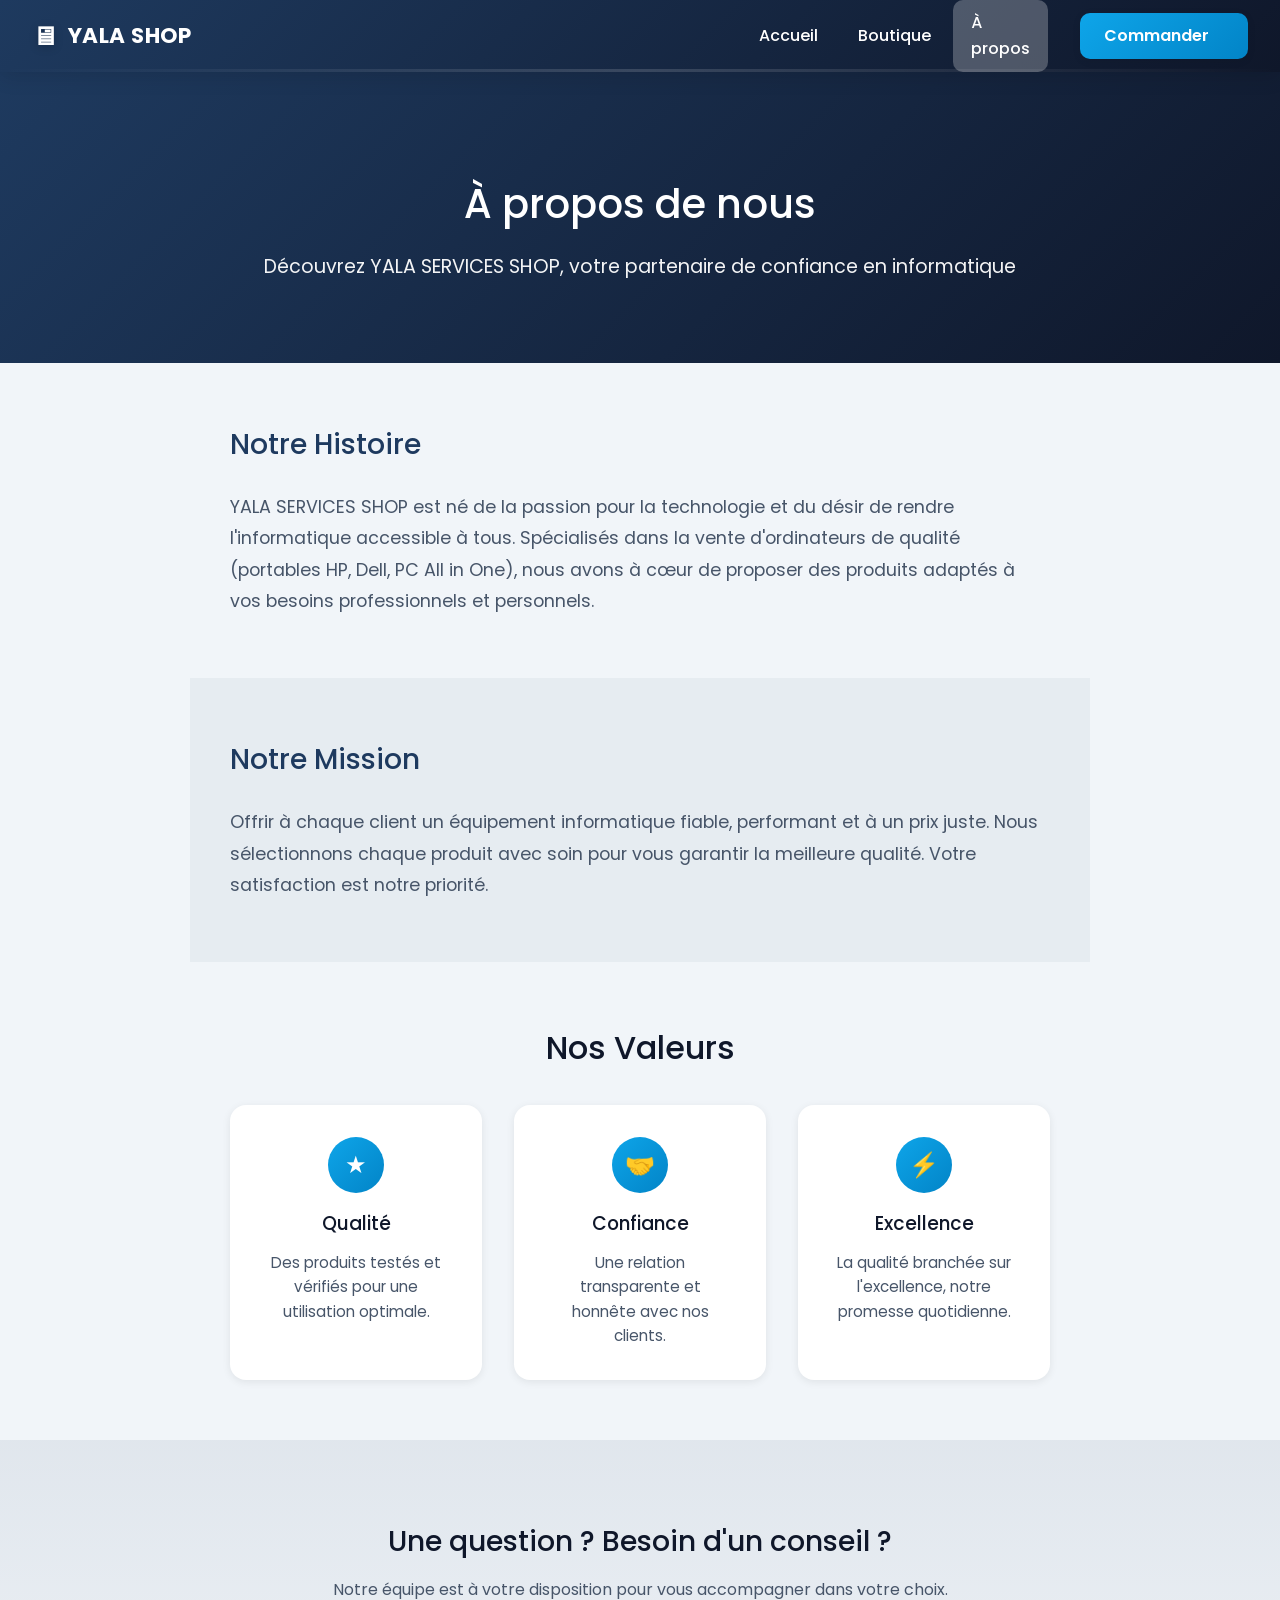
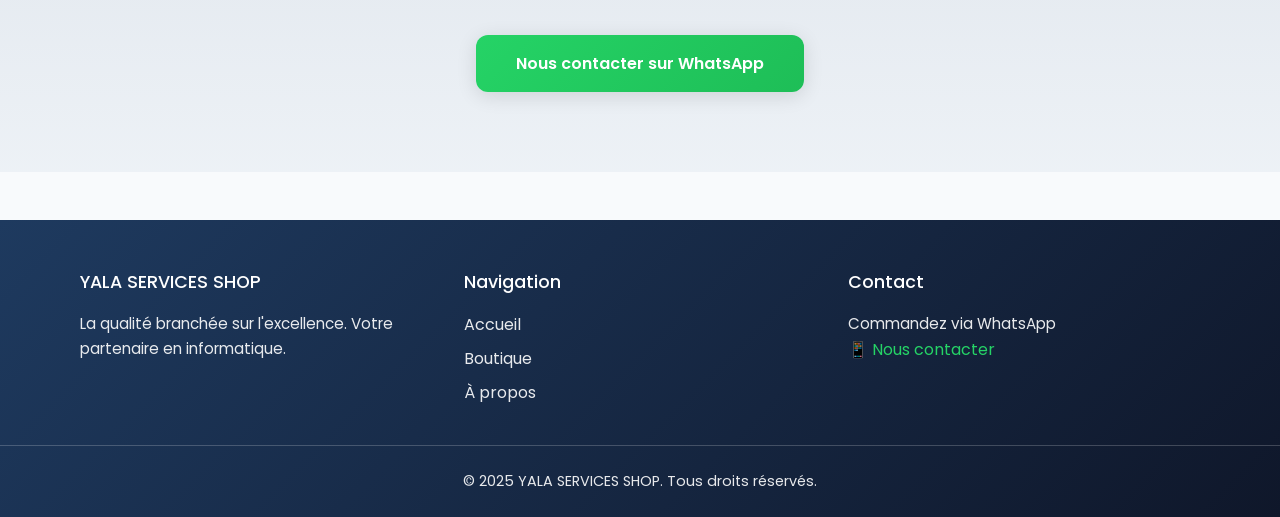
==== pages/about.html @ 6825590b "new feature" ====
<!DOCTYPE html>
<html lang="fr">
<head>
    <meta charset="UTF-8">
    <meta http-equiv="X-UA-Compatible" content="IE=edge">
    <meta name="viewport" content="width=device-width, initial-scale=1.0">
    <title>À propos | YALA SERVICES SHOP</title>
    <link rel="stylesheet" href="../css/styles.css">
</head>
<body>
    <header class="header" id="header">
        <a href="../index.html" class="logo">
            <span class="logo__icon">🖥</span>
            <span class="logo__text">YALA SHOP</span>
        </a>

        <nav class="nav">
            <div class="nav__menu">
                <ul class="nav__list">
                    <li class="nav__item"><a href="../index.html" class="nav__link">Accueil</a></li>
                    <li class="nav__item"><a href="./shop.html" class="nav__link">Boutique</a></li>
                    <li class="nav__item"><a href="./about.html" class="nav__link active">À propos</a></li>
                </ul>
                <a href="./shop.html" class="header__cta">Commander</a>
            </div>

            <button class="nav__toggle" id="nav-toggle" aria-label="Menu">
                <span></span>
                <span></span>
                <span></span>
            </button>
        </nav>

        <div class="nav__overlay" id="nav-overlay"></div>
    </header>

    <main>
        <!-- HERO À PROPOS -->
        <section class="about-hero">
            <h1>À propos de nous</h1>
            <p>Découvrez YALA SERVICES SHOP, votre partenaire de confiance en informatique</p>
        </section>

        <!-- NOTRE HISTOIRE -->
        <section class="about-section">
            <div class="about-content">
                <h2>Notre Histoire</h2>
                <p>
                    YALA SERVICES SHOP est né de la passion pour la technologie et du désir de rendre l'informatique accessible à tous.
                    Spécialisés dans la vente d'ordinateurs de qualité (portables HP, Dell, PC All in One), nous avons à cœur de proposer
                    des produits adaptés à vos besoins professionnels et personnels.
                </p>
            </div>
        </section>

        <!-- NOTRE MISSION -->
        <section class="about-section about-section--alt">
            <div class="about-content">
                <h2>Notre Mission</h2>
                <p>
                    Offrir à chaque client un équipement informatique fiable, performant et à un prix juste.
                    Nous sélectionnons chaque produit avec soin pour vous garantir la meilleure qualité.
                    Votre satisfaction est notre priorité.
                </p>
            </div>
        </section>

        <!-- NOS VALEURS -->
        <section class="about-section">
            <h2 class="section-title">Nos Valeurs</h2>
            <div class="values-grid">
                <div class="value-card">
                    <div class="value-icon">★</div>
                    <h3>Qualité</h3>
                    <p>Des produits testés et vérifiés pour une utilisation optimale.</p>
                </div>
                <div class="value-card">
                    <div class="value-icon">🤝</div>
                    <h3>Confiance</h3>
                    <p>Une relation transparente et honnête avec nos clients.</p>
                </div>
                <div class="value-card">
                    <div class="value-icon">⚡</div>
                    <h3>Excellence</h3>
                    <p>La qualité branchée sur l'excellence, notre promesse quotidienne.</p>
                </div>
            </div>
        </section>

        <!-- CONTACT CTA -->
        <section class="about-cta">
            <h2>Une question ? Besoin d'un conseil ?</h2>
            <p>Notre équipe est à votre disposition pour vous accompagner dans votre choix.</p>
            <a href="https://wa.me/2250000000000" target="_blank" rel="noopener" class="btn-about">Nous contacter sur WhatsApp</a>
        </section>
    </main>

    <!-- FOOTER -->
    <footer class="footer">
        <div class="footer-content">
            <div class="footer-col">
                <h4>YALA SERVICES SHOP</h4>
                <p>La qualité branchée sur l'excellence. Votre partenaire en informatique.</p>
            </div>
            <div class="footer-col">
                <h4>Navigation</h4>
                <a href="../index.html">Accueil</a>
                <a href="./shop.html">Boutique</a>
                <a href="./about.html">À propos</a>
            </div>
            <div class="footer-col">
                <h4>Contact</h4>
                <p>Commandez via WhatsApp</p>
                <a href="https://wa.me/2250000000000" target="_blank" rel="noopener" class="footer-whatsapp">📱 Nous contacter</a>
            </div>
        </div>
        <div class="footer-bottom">
            <p>© 2025 YALA SERVICES SHOP. Tous droits réservés.</p>
        </div>
    </footer>
    <script src="../js/nav.js"></script>
</body>
</html>
---- css/styles.css ----
/* =========================================================
   VARIABLES & TYPOGRAPHIE RESPONSIVE
========================================================= */

@import url('https://fonts.googleapis.com/css2?family=Poppins:wght@400;500;600;700&display=swap');

:root {
    --body-font: "Poppins", sans-serif;
    --body-color: #fff;
    --text-color: #475569;
    --title-color: #0f172a;
    --primary: #1e3a5f;
    --primary-dark: #0f172a;
    --accent: #0ea5e9;
    --accent-dark: #0284c7;
    --whatsapp: #25D366;
    --whatsapp-dark: #1ebe57;
    --red: #dc2626;

    --biggest-font-size: 3rem;
    --h1-font-size: 2rem;
    --h2-font-size: 1.5rem;
    --h3-font-size: 1.25rem;
    --normal-font-size: 1rem;
    --small-font-size: 0.875rem;
    --smaller-font-size: 0.75rem;

    --font-medium: 500;
    --font-bold: 700;

    --transition: all 0.3s cubic-bezier(0.4, 0, 0.2, 1);
    --transition-slow: all 0.5s cubic-bezier(0.4, 0, 0.2, 1);
    --shadow-sm: 0 2px 8px rgba(0, 0, 0, 0.08);
    --shadow-md: 0 4px 20px rgba(0, 0, 0, 0.12);
    --shadow-lg: 0 8px 40px rgba(0, 0, 0, 0.15);
}

/* =========================================================
   ANIMATIONS
========================================================= */

@keyframes fadeIn {
    from { opacity: 0; transform: translateY(15px); }
    to { opacity: 1; transform: translateY(0); }
}

@keyframes fadeInUp {
    from { opacity: 0; transform: translateY(30px); }
    to { opacity: 1; transform: translateY(0); }
}

@keyframes fadeInScale {
    from { opacity: 0; transform: scale(0.95); }
    to { opacity: 1; transform: scale(1); }
}

@keyframes slideIn {
    from { opacity: 0; transform: translateX(-20px); }
    to { opacity: 1; transform: translateX(0); }
}

@keyframes pulse {
    0%, 100% { transform: scale(1); }
    50% { transform: scale(1.02); }
}

@keyframes shimmer {
    0% { background-position: -200% 0; }
    100% { background-position: 200% 0; }
}

/* =========================================================
   RESET DE BASE
========================================================= */

* {
    box-sizing: border-box;
    margin: 0;
    padding: 0;
}

html {
    scroll-behavior: smooth;
}

body,
button,
input {
    font-family: var(--body-font);
    font-size: var(--normal-font-size);
    color: var(--text-color);
}

body {
    background-color: #f8fafc;
    color: var(--text-color);
    line-height: 1.6;
    overflow-x: hidden;
}

h1, h2, h3, h4 {
    color: var(--title-color);
    font-weight: var(--font-medium);
}

ul { list-style: none; }
a { text-decoration: none; color: inherit; }
img { max-width: 100%; height: auto; display: block; }
nav a { display: inline-block; width: 100%; }

button,
input {
    border: none;
    outline: none;
    cursor: pointer;
}

/* =========================================================
   HEADER & NAVIGATION
========================================================= */

.header {
    position: sticky;
    top: 0;
    background: linear-gradient(135deg, var(--primary) 0%, var(--primary-dark) 100%);
    color: var(--body-color);
    padding: 0 2rem;
    display: flex;
    justify-content: space-between;
    align-items: center;
    z-index: 1000;
    min-height: 72px;
    box-shadow: var(--shadow-md);
    transition: var(--transition);
}

.header::after {
    content: '';
    position: absolute;
    bottom: 0;
    left: 0;
    right: 0;
    height: 3px;
    background: linear-gradient(90deg, transparent, rgba(255,255,255,0.3), transparent);
    opacity: 0.5;
}

/* LOGO */
.logo {
    display: flex;
    align-items: center;
    gap: 0.6rem;
    font-weight: 700;
    font-size: 1.35rem;
    color: white;
    transition: var(--transition);
}

.logo:hover {
    transform: scale(1.02);
}

.logo__icon {
    font-size: 1.6rem;
    filter: drop-shadow(0 2px 4px rgba(0,0,0,0.2));
}

.logo__text {
    letter-spacing: 0.5px;
}

/* NAV */
.nav {
    display: flex;
    align-items: center;
    gap: 2rem;
}

.nav__menu {
    display: flex;
    align-items: center;
    gap: 2rem;
}

.nav__list {
    display: flex;
    align-items: center;
    gap: 0.25rem;
}

.nav__link {
    padding: 10px 18px;
    font-weight: 500;
    font-size: 1rem;
    border-radius: 10px;
    transition: var(--transition);
}

.nav__link:hover {
    background: rgba(255, 255, 255, 0.2);
    color: white;
}

.nav__link.active {
    background: rgba(255, 255, 255, 0.25);
}

/* CTA Button */
.header__cta {
    padding: 10px 24px;
    background: linear-gradient(135deg, var(--accent) 0%, var(--accent-dark) 100%);
    color: white !important;
    font-weight: 600;
    border-radius: 10px;
    box-shadow: var(--shadow-sm);
    transition: var(--transition);
}

.header__cta:hover {
    transform: translateY(-2px);
    box-shadow: 0 4px 15px rgba(14, 165, 233, 0.4);
}

/* Mobile Toggle - hidden on desktop */
.nav__toggle {
    display: none;
    flex-direction: column;
    justify-content: center;
    gap: 5px;
    width: 44px;
    height: 44px;
    background: rgba(255, 255, 255, 0.15);
    border-radius: 10px;
    cursor: pointer;
    transition: var(--transition);
}

.nav__toggle span {
    display: block;
    width: 22px;
    height: 2px;
    background: white;
    border-radius: 2px;
    margin: 0 auto;
    transition: var(--transition);
}

.nav__toggle:hover {
    background: rgba(255, 255, 255, 0.25);
}

.nav__toggle.active span:nth-child(1) {
    transform: translateY(7px) rotate(45deg);
}

.nav__toggle.active span:nth-child(2) {
    opacity: 0;
}

.nav__toggle.active span:nth-child(3) {
    transform: translateY(-7px) rotate(-45deg);
}

.nav__overlay {
    display: none;
    position: fixed;
    inset: 0;
    background: rgba(0, 0, 0, 0.4);
    z-index: 999;
    opacity: 0;
    transition: opacity 0.3s ease;
}

.nav__overlay.active {
    opacity: 1;
}

/* =========================================================
   HERO SECTION
========================================================= */

main {
    background-color: #f1f5f9;
    animation: fadeIn 0.6s ease-out;
}

main .hero .hero-content img {
    width: 500px;
    height: 300px;
    object-fit: contain;
    transition: var(--transition-slow);
    animation: fadeInUp 0.8s ease-out;
}

main .hero .hero-content .content.active img {
    animation: fadeInUp 0.8s ease-out;
}

main .hero .hero-content .slider .cont-slides h2 {
    font-weight: var(--font-bold);
    font-size: 2.5rem;
    color: var(--title-color);
}

main .hero .hero-content .slider .cont-slides span {
    display: inline-block;
    padding: 4px 16px;
    border-radius: 8px;
    background: linear-gradient(135deg, var(--primary) 0%, var(--primary-dark) 100%);
    color: white;
    font-size: 2rem;
    margin-right: 8px;
    box-shadow: var(--shadow-sm);
    transition: var(--transition);
}

main .hero .hero-content .slider .cont-slides span:hover {
    transform: translateY(-2px);
    box-shadow: var(--shadow-md);
}

main .hero .hero-content .slider .cont-slides p {
    font-size: 2rem;
    font-weight: var(--font-medium);
}

/* Style pour séparer les trois images de slides */
.content__1, .content__2, .content__3 {
    display: flex;
    align-items: center;
    justify-content: space-around;
    flex-wrap: wrap-reverse;
    gap: 2rem;
    min-height: 450px;
    padding: 2rem;
}

.content__1 .info,
.content__2 .info,
.content__3 .info {
    flex: 1;
    min-width: 280px;
}

main .hero .hero-content .slider {
    width: 100%;
    min-height: 480px;
    margin: 100px auto 0;
    position: relative;
}

main .hero .hero-content .cont-slides {
    width: 100%;
    min-height: 480px;
    position: relative;
}

main .hero .hero-content .cont-slides .first__slide,
main .hero .hero-content .cont-slides .second__slide,
main .hero .hero-content .cont-slides .fird__slide {
    position: absolute;
    top: 0;
    left: 0;
    right: 0;
    width: 100%;
}

main .hero .hero-content .content {
    position: relative;
    opacity: 0;
    transform: translateX(30px);
    transition: opacity 0.5s cubic-bezier(0.4, 0, 0.2, 1),
                transform 0.5s cubic-bezier(0.4, 0, 0.2, 1);
    left: 0;
    right: 0;
    pointer-events: none;
    visibility: hidden;
}

main .hero .hero-content .content.active {
    opacity: 1 !important;
    transform: translateX(0);
    pointer-events: auto;
    visibility: visible;
}

/* SLIDE BUTTONS */
.commandes {
    top: 0;
    width: 100%;
    height: 100%;
    position: absolute;
    pointer-events: none;
}

.commandes button {
    pointer-events: auto;
    position: absolute;
    width: 56px;
    height: 56px;
    border-radius: 50%;
    background: rgba(255, 255, 255, 0.9);
    color: var(--primary);
    display: flex;
    justify-content: center;
    align-items: center;
    cursor: pointer;
    font-size: 1.2rem;
    box-shadow: var(--shadow-md);
    transition: var(--transition);
}

.commandes button:hover {
    background: white;
    transform: translateY(-50%) scale(1.1);
    box-shadow: var(--shadow-lg);
}

.commandes button:active {
    transform: translateY(-50%) scale(0.95);
}

.commandes button:nth-child(1) {
    top: 50%;
    transform: translateY(-50%);
    left: 20px;
}

.commandes button:nth-child(2) {
    top: 50%;
    transform: translateY(-50%);
    right: 20px;
}

.commandes button:nth-child(2):hover {
    transform: translateY(-50%) scale(1.1);
}

/* CTA */
.cta {
    width: 220px;
    height: 52px;
    border-radius: 12px;
    background: linear-gradient(135deg, var(--accent) 0%, var(--accent-dark) 100%);
    color: white;
    font-size: 1rem;
    font-weight: 600;
    transition: var(--transition);
    box-shadow: var(--shadow-sm);
}

.cta:hover {
    transform: translateY(-3px);
    box-shadow: 0 6px 20px rgba(14, 165, 233, 0.4);
}

.cta:active {
    transform: translateY(-1px);
}

/* =========================================================
   BANNER SECTION
========================================================= */

.baniere {
    padding: 80px 40px;
    text-align: center;
    background: linear-gradient(180deg, rgba(30, 58, 95, 0.08) 0%, rgba(30, 58, 95, 0.02) 100%);
    animation: fadeInUp 0.8s ease-out;
}

.baniere .title {
    font-size: 2.5rem;
    font-weight: var(--font-bold);
    color: var(--primary);
    margin-bottom: 12px;
    letter-spacing: 1px;
}

.baniere .para1 {
    font-size: 1.25rem;
    font-weight: var(--font-medium);
    color: var(--title-color);
    margin-bottom: 16px;
}

.baniere .para2 {
    max-width: 700px;
    margin: 0 auto 32px;
    font-size: 1rem;
    color: var(--text-color);
    line-height: 1.8;
}

.baniere .btn {
    padding: 16px 40px;
    border-radius: 12px;
    background: linear-gradient(135deg, var(--primary) 0%, var(--primary-dark) 100%);
    color: white;
    font-weight: 600;
    font-size: 1.1rem;
    transition: var(--transition);
    box-shadow: var(--shadow-md);
}

.baniere .btn a {
    color: inherit;
}

.baniere .btn:hover {
    transform: translateY(-3px);
    box-shadow: 0 8px 25px rgba(30, 58, 95, 0.4);
}

.baniere .btn:active {
    transform: translateY(-1px);
}

/* =========================================================
   SHOP PAGE
========================================================= */

/* MODAL */
.modal {
    position: fixed;
    inset: 0;
    background: rgba(0, 0, 0, 0.5);
    backdrop-filter: blur(4px);
    z-index: 2000;
    display: flex;
    align-items: center;
    justify-content: center;
    padding: 20px;
    opacity: 0;
    visibility: hidden;
    transition: opacity 0.3s ease, visibility 0.3s ease;
}

.modal:not(.hidden) {
    opacity: 1;
    visibility: visible;
}

.hidden {
    display: none !important;
}

.modal.hidden {
    display: flex !important;
    opacity: 0;
    visibility: hidden;
    pointer-events: none;
}

.modal__content {
    position: relative;
    background: white;
    padding: 32px;
    border-radius: 16px;
    box-shadow: var(--shadow-lg);
    width: 90%;
    max-width: 520px;
    z-index: 2001;
    transform: scale(0.9);
    transition: transform 0.3s cubic-bezier(0.34, 1.56, 0.64, 1);
}

.modal__content--product {
    max-width: 560px;
}

.modal:not(.hidden) .modal__content {
    transform: scale(1);
    animation: fadeInScale 0.4s ease-out;
}

/* Galerie modal produit */
.modal__gallery {
    margin: 1rem 0;
}

.modal__main-image {
    width: 100%;
    height: 280px;
    border-radius: 12px;
    overflow: hidden;
    background: #f1f5f9;
    margin-bottom: 1rem;
}

.modal__main-image img {
    width: 100%;
    height: 100%;
    object-fit: contain;
}

.modal__thumbnails {
    display: flex;
    gap: 0.5rem;
    flex-wrap: wrap;
    justify-content: center;
}

.modal__thumb {
    width: 60px;
    height: 60px;
    padding: 0;
    border: 2px solid #e2e8f0;
    border-radius: 8px;
    overflow: hidden;
    cursor: pointer;
    background: #fff;
    transition: var(--transition);
}

.modal__thumb:hover,
.modal__thumb.active {
    border-color: var(--primary);
    box-shadow: 0 0 0 2px rgba(30, 58, 95, 0.3);
}

.modal__thumb img {
    width: 100%;
    height: 100%;
    object-fit: cover;
}

.modal__description {
    color: var(--text-color);
    margin: 1rem 0;
    line-height: 1.6;
}

.modal__quantity {
    margin: 1rem 0;
}

.modal__quantity label {
    display: block;
    margin-bottom: 0.5rem;
    font-weight: 500;
}

.modal__quantity input {
    width: 80px;
    padding: 8px 12px;
    border: 2px solid #e2e8f0;
    border-radius: 8px;
    font-size: 1rem;
}

.modal__quantity input:focus {
    border-color: var(--primary);
    outline: none;
}

.modal__actions {
    margin-top: 1.5rem;
}

.modal__whatsapp {
    display: inline-flex !important;
    align-items: center;
    justify-content: center;
    gap: 8px;
}

.close__btn {
    position: absolute;
    top: 16px;
    right: 16px;
    cursor: pointer;
    font-size: 28px;
    color: var(--text-color);
    width: 40px;
    height: 40px;
    display: flex;
    align-items: center;
    justify-content: center;
    border-radius: 50%;
    transition: var(--transition);
}

.close__btn:hover {
    background: #f1f5f9;
    color: var(--title-color);
}

.btnChange {
    width: 100px;
    height: 48px;
    font-size: var(--normal-font-size);
    background: linear-gradient(135deg, var(--accent) 0%, var(--accent-dark) 100%);
    color: var(--body-color);
    border-radius: 10px;
    padding: 10px;
    margin: 4px;
    transition: var(--transition);
}

.btnChange:hover {
    transform: translateY(-2px);
    box-shadow: var(--shadow-sm);
}

/* Product section */
main .product {
    padding: 60px 40px;
    animation: fadeIn 0.6s ease-out;
}

main .product h1 {
    font-size: 2rem;
    margin-bottom: 24px;
    color: var(--title-color);
}

main .product .search {
    margin: 20px 0;
}

main .product .search__input {
    max-width: 500px;
    margin-bottom: 40px;
}

main .product .search__input input {
    padding: 14px 20px;
    width: 100%;
    border-radius: 12px;
    border: 2px solid #e2e8f0;
    font-size: 1rem;
    font-weight: 500;
    font-family: var(--body-font);
    transition: var(--transition);
}

main .product .search__input input:focus {
    border-color: var(--primary);
    box-shadow: 0 0 0 4px rgba(30, 58, 95, 0.15);
}

.product-container {
    display: grid;
    grid-template-columns: repeat(auto-fit, minmax(300px, 1fr));
    gap: 24px;
    justify-content: center;
}

.product-card {
    padding: 24px;
    border-radius: 16px;
    text-align: center;
    background: white;
    box-shadow: var(--shadow-sm);
    transition: var(--transition);
    overflow: hidden;
    opacity: 0;
}

.product-card.show {
    animation: fadeInUp 0.5s ease-out forwards;
}

.product-card.show:nth-child(1) { animation-delay: 0.05s; }
.product-card.show:nth-child(2) { animation-delay: 0.1s; }
.product-card.show:nth-child(3) { animation-delay: 0.15s; }
.product-card.show:nth-child(4) { animation-delay: 0.2s; }
.product-card.show:nth-child(5) { animation-delay: 0.25s; }
.product-card.show:nth-child(6) { animation-delay: 0.3s; }

.product-container img {
    width: 100%;
    max-width: 350px;
    height: 220px;
    object-fit: cover;
    margin: 0 auto 16px;
    border-radius: 12px;
    transition: var(--transition-slow);
}

main .product-card:hover {
    transform: translateY(-10px);
    box-shadow: var(--shadow-lg);
}

main .product-card img:hover {
    transform: scale(1.05);
}

main .product .product-card h3 {
    margin: 12px 0 8px;
    font-size: 1.25rem;
}

main .product .product-card p {
    font-size: 14px;
    color: var(--text-color);
    margin-bottom: 8px;
}

main .product .product-card .price {
    font-weight: bold;
    font-size: 1.1rem;
    color: var(--accent);
    margin: 12px 0;
}

main .product .product-card input[type="number"] {
    width: 70px;
    padding: 8px 12px;
    margin: 8px 8px 8px 0;
    border: 2px solid #e2e8f0;
    border-radius: 8px;
    font-size: 1rem;
    transition: var(--transition);
}

main .product .product-card input[type="number"]:focus {
    border-color: var(--primary);
    outline: none;
}

main .product .open__modal {
    display: inline-block;
    margin: 12px 8px 12px 0;
    padding: 10px 20px;
    background: rgba(30, 58, 95, 0.1);
    color: var(--primary);
    border-radius: 10px;
    cursor: pointer;
    font-weight: 500;
    transition: var(--transition);
}

main .product .open__modal:hover {
    background: rgba(30, 58, 95, 0.2);
    transform: translateY(-2px);
}

main .product .btn-order {
    display: inline-flex;
    align-items: center;
    justify-content: center;
    gap: 8px;
    margin-top: 12px;
    padding: 12px 20px;
    background: linear-gradient(135deg, var(--whatsapp) 0%, var(--whatsapp-dark) 100%);
    color: #fff;
    border-radius: 10px;
    cursor: pointer;
    font-weight: 600;
    transition: var(--transition);
}

main .product .btn-order:hover {
    transform: translateY(-3px);
    box-shadow: 0 6px 20px rgba(37, 211, 102, 0.4);
}

/* =========================================================
   PAGE D'ACCUEIL - SECTIONS ADDITIONNELLES
========================================================= */

.section-title {
    text-align: center;
    font-size: 2rem;
    margin-bottom: 0.5rem;
    color: var(--title-color);
}

.section-subtitle {
    text-align: center;
    color: var(--text-color);
    margin-bottom: 2.5rem;
    font-size: 1.1rem;
}

/* Produits phares */
.featured {
    padding: 80px 40px;
    background: white;
}

.featured-grid {
    display: grid;
    grid-template-columns: repeat(auto-fit, minmax(280px, 1fr));
    gap: 2rem;
    max-width: 1200px;
    margin: 0 auto 2rem;
}

.featured-card {
    background: #fff;
    border-radius: 16px;
    overflow: hidden;
    box-shadow: var(--shadow-sm);
    transition: var(--transition);
}

.featured-card:hover {
    transform: translateY(-8px);
    box-shadow: var(--shadow-lg);
}

.featured-img {
    height: 200px;
    overflow: hidden;
}

.featured-img img {
    width: 100%;
    height: 100%;
    object-fit: cover;
    transition: var(--transition-slow);
}

.featured-card:hover .featured-img img {
    transform: scale(1.08);
}

.featured-info {
    padding: 1.5rem;
}

.featured-info h3 {
    margin-bottom: 0.5rem;
    font-size: 1.25rem;
}

.featured-info p {
    color: var(--text-color);
    font-size: 0.95rem;
    margin-bottom: 1rem;
}

.featured-link {
    color: var(--primary);
    font-weight: 600;
    transition: var(--transition);
}

.featured-link:hover {
    color: var(--primary-dark);
}

.btn-featured {
    display: block;
    width: fit-content;
    margin: 0 auto;
    padding: 14px 32px;
    background: linear-gradient(135deg, var(--primary) 0%, var(--primary-dark) 100%);
    color: white;
    border-radius: 12px;
    font-weight: 600;
    text-align: center;
    transition: var(--transition);
    box-shadow: var(--shadow-md);
}

.btn-featured:hover {
    transform: translateY(-3px);
    box-shadow: 0 8px 25px rgba(30, 58, 95, 0.4);
}

/* Avantages */
.advantages {
    padding: 80px 40px;
    background: linear-gradient(180deg, rgba(30, 58, 95, 0.06) 0%, transparent 100%);
}

.advantages-grid {
    display: grid;
    grid-template-columns: repeat(auto-fit, minmax(260px, 1fr));
    gap: 2rem;
    max-width: 1100px;
    margin: 0 auto;
}

.advantage-card {
    text-align: center;
    padding: 2rem;
    background: white;
    border-radius: 16px;
    box-shadow: var(--shadow-sm);
    transition: var(--transition);
}

.advantage-card:hover {
    transform: translateY(-5px);
    box-shadow: var(--shadow-md);
}

.advantage-icon {
    width: 60px;
    height: 60px;
    margin: 0 auto 1rem;
    background: linear-gradient(135deg, var(--primary) 0%, var(--primary-dark) 100%);
    color: white;
    border-radius: 50%;
    display: flex;
    align-items: center;
    justify-content: center;
    font-size: 1.5rem;
}

.advantage-card h3 {
    margin-bottom: 0.75rem;
    font-size: 1.2rem;
}

.advantage-card p {
    color: var(--text-color);
    font-size: 0.95rem;
    line-height: 1.6;
}

/* =========================================================
   PAGE À PROPOS
========================================================= */

.about-hero {
    padding: 100px 40px 80px;
    text-align: center;
    background: linear-gradient(135deg, var(--primary) 0%, var(--primary-dark) 100%);
    color: white;
}

.about-hero h1 {
    font-size: 2.5rem;
    margin-bottom: 1rem;
    color: white;
}

.about-hero p {
    font-size: 1.2rem;
    opacity: 0.95;
}

.about-section {
    padding: 60px 40px;
    max-width: 900px;
    margin: 0 auto;
}

.about-section--alt {
    background: rgba(30, 58, 95, 0.05);
}

.about-content h2 {
    margin-bottom: 1.5rem;
    font-size: 1.75rem;
    color: var(--primary);
}

.about-content p {
    font-size: 1.1rem;
    line-height: 1.8;
    color: var(--text-color);
}

.about-section .section-title {
    margin-bottom: 2rem;
}

.values-grid {
    display: grid;
    grid-template-columns: repeat(auto-fit, minmax(250px, 1fr));
    gap: 2rem;
    margin-top: 2rem;
}

.value-card {
    text-align: center;
    padding: 2rem;
    background: white;
    border-radius: 16px;
    box-shadow: var(--shadow-sm);
    transition: var(--transition);
}

.value-card:hover {
    transform: translateY(-5px);
    box-shadow: var(--shadow-md);
}

.value-icon {
    width: 56px;
    height: 56px;
    margin: 0 auto 1rem;
    background: linear-gradient(135deg, var(--accent) 0%, var(--accent-dark) 100%);
    color: white;
    border-radius: 50%;
    display: flex;
    align-items: center;
    justify-content: center;
    font-size: 1.5rem;
}

.value-card h3 {
    margin-bottom: 0.75rem;
}

.value-card p {
    color: var(--text-color);
    font-size: 0.95rem;
    line-height: 1.6;
}

.about-cta {
    padding: 80px 40px;
    text-align: center;
    background: linear-gradient(180deg, rgba(30, 58, 95, 0.08) 0%, rgba(30, 58, 95, 0.02) 100%);
}

.about-cta h2 {
    margin-bottom: 0.75rem;
    font-size: 1.75rem;
}

.about-cta p {
    margin-bottom: 2rem;
    color: var(--text-color);
}

.btn-about {
    display: inline-block;
    padding: 16px 40px;
    background: linear-gradient(135deg, var(--whatsapp) 0%, var(--whatsapp-dark) 100%);
    color: white;
    border-radius: 12px;
    font-weight: 600;
    transition: var(--transition);
    box-shadow: var(--shadow-md);
}

.btn-about:hover {
    transform: translateY(-3px);
    box-shadow: 0 8px 25px rgba(37, 211, 102, 0.4);
}

/* =========================================================
   FOOTER
========================================================= */

.footer {
    background: linear-gradient(135deg, var(--primary) 0%, var(--primary-dark) 100%);
    color: white;
    margin-top: 3rem;
}

.footer-content {
    display: grid;
    grid-template-columns: repeat(auto-fit, minmax(220px, 1fr));
    gap: 2rem;
    padding: 3rem 40px 2rem;
    max-width: 1200px;
    margin: 0 auto;
}

.footer-col h4 {
    color: white;
    margin-bottom: 1rem;
    font-size: 1.1rem;
}

.footer-col p {
    color: rgba(255, 255, 255, 0.9);
    font-size: 0.95rem;
    line-height: 1.6;
}

.footer-col a {
    display: block;
    color: rgba(255, 255, 255, 0.9);
    margin-bottom: 0.5rem;
    transition: var(--transition);
}

.footer-col a:hover {
    color: white;
}

.footer-whatsapp {
    color: var(--whatsapp) !important;
}

.footer-bottom {
    text-align: center;
    padding: 1.5rem;
    border-top: 1px solid rgba(255, 255, 255, 0.2);
}

.footer-bottom p {
    margin: 0;
    font-size: 0.9rem;
    opacity: 0.9;
}

/* =========================================================
   RESPONSIVE DESIGN
========================================================= */

@media screen and (max-width: 900px) {
    .nav__toggle {
        display: flex;
    }

    .nav__menu {
        position: fixed;
        top: 72px;
        right: -100%;
        flex-direction: column;
        align-items: stretch;
        background: linear-gradient(180deg, var(--primary-dark) 0%, var(--primary) 100%);
        padding: 2rem;
        min-width: 280px;
        max-width: 90vw;
        box-shadow: -5px 10px 30px rgba(0,0,0,0.2);
        border-radius: 0 0 0 16px;
        z-index: 1001;
        gap: 1rem;
        transition: right 0.4s cubic-bezier(0.4, 0, 0.2, 1);
    }

    .nav.open .nav__menu {
        right: 0;
    }

    .nav__list {
        flex-direction: column;
        align-items: stretch;
        gap: 0.5rem;
    }

    .nav__link {
        padding: 14px 20px;
        display: block;
        border-radius: 10px;
    }

    .header__cta {
        text-align: center;
        margin-top: 0.5rem;
    }

    .nav__overlay {
        display: block;
        pointer-events: none;
    }

    .nav__overlay.active {
        pointer-events: auto;
    }
}

@media screen and (max-width: 768px) {
    .header {
        padding: 0 1rem;
        min-height: 64px;
    }

    .logo__text {
        font-size: 1.2rem;
    }

    .nav__menu {
        top: 64px;
        min-width: 100%;
        border-radius: 0;
    }

    .content__1, .content__2, .content__3 {
        min-height: 350px;
        padding: 20px;
    }

    main .hero .hero-content .slider .cont-slides h2 {
        font-size: 1.75rem;
    }

    main .hero .hero-content .slider .cont-slides p {
        font-size: 1.25rem;
    }

    .commandes button {
        width: 48px;
        height: 48px;
    }

    .commandes button:nth-child(1) {
        left: 10px;
    }

    .commandes button:nth-child(2) {
        right: 10px;
    }

    .baniere {
        padding: 50px 24px;
    }

    .baniere .title {
        font-size: 1.75rem;
    }

    .baniere .para1 {
        font-size: 1.1rem;
    }

    main .product {
        padding: 40px 20px;
    }

    .product-container {
        grid-template-columns: 1fr;
    }

    .featured, .advantages {
        padding: 50px 24px;
    }

    .featured-grid {
        grid-template-columns: 1fr;
    }

    .about-hero h1 {
        font-size: 1.75rem;
    }

    .about-section {
        padding: 40px 24px;
    }

    .footer-content {
        padding: 2rem 24px;
        grid-template-columns: 1fr;
        text-align: center;
    }
}
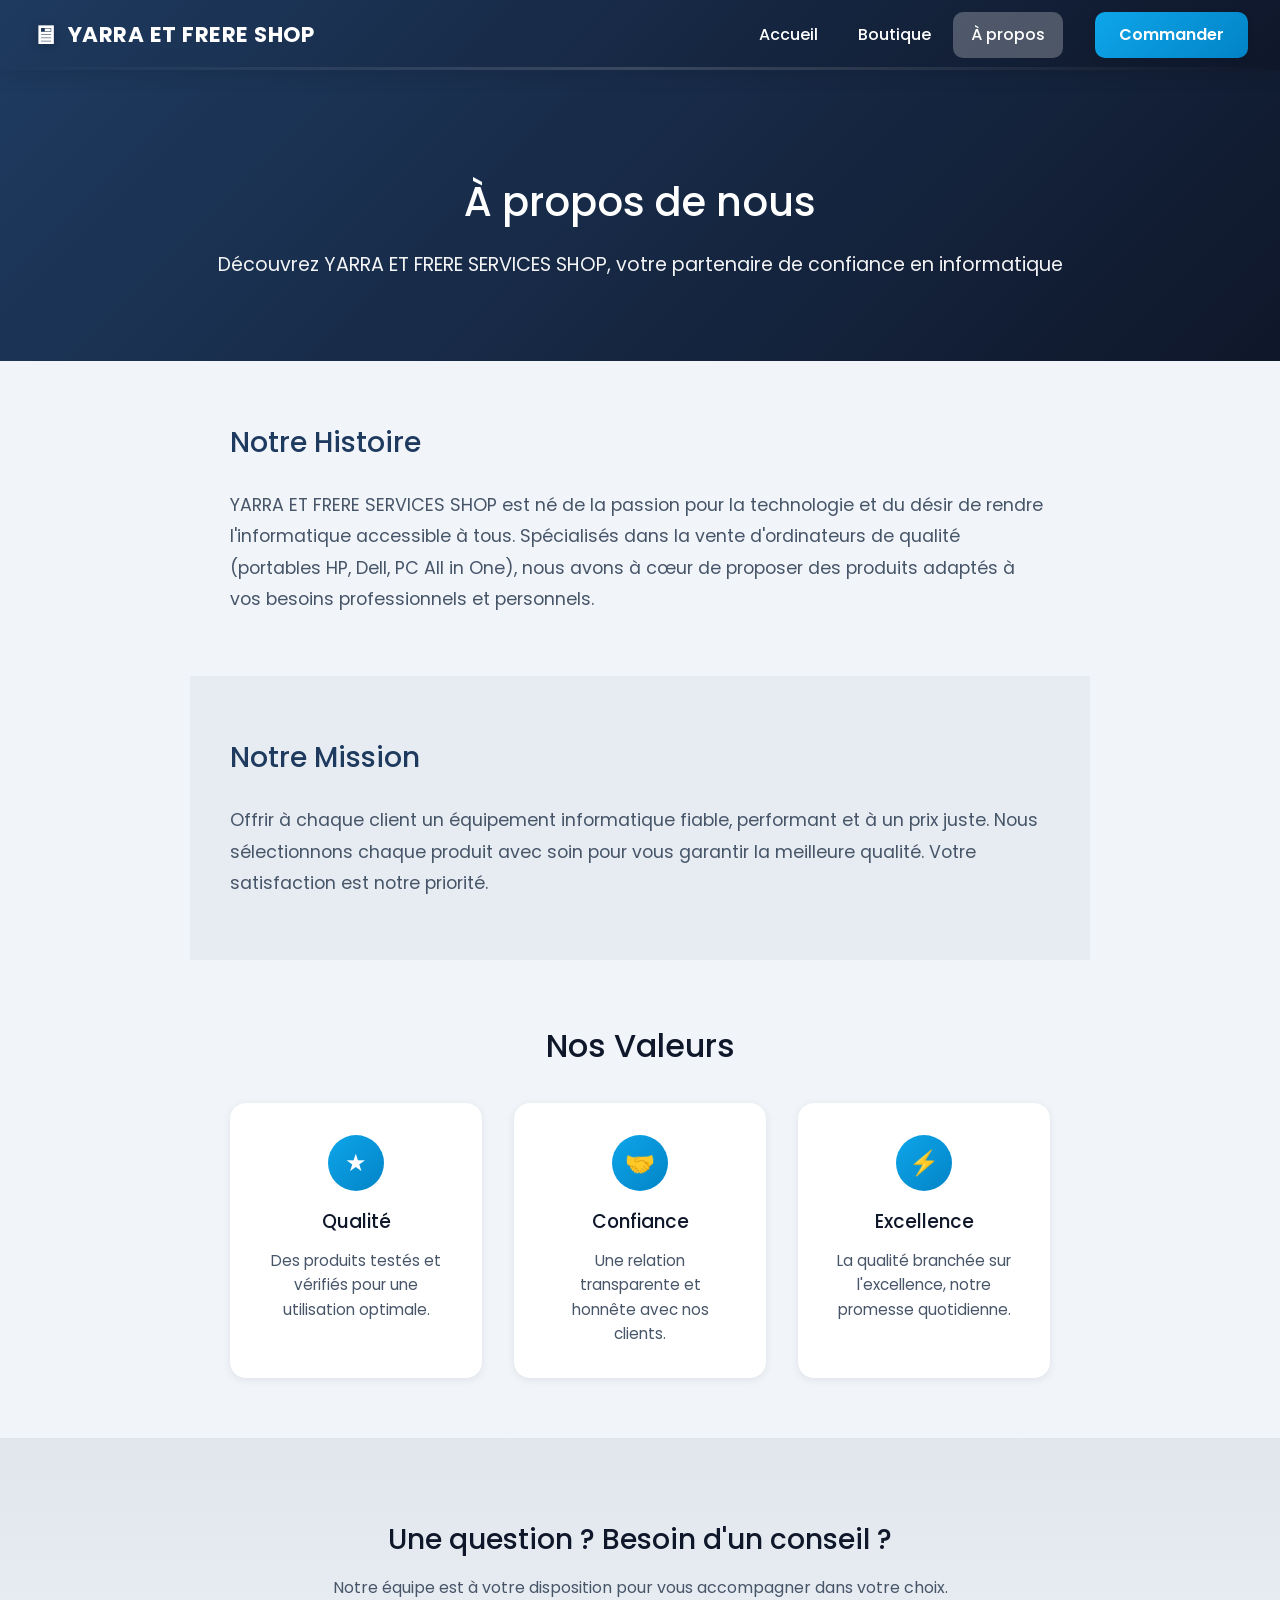
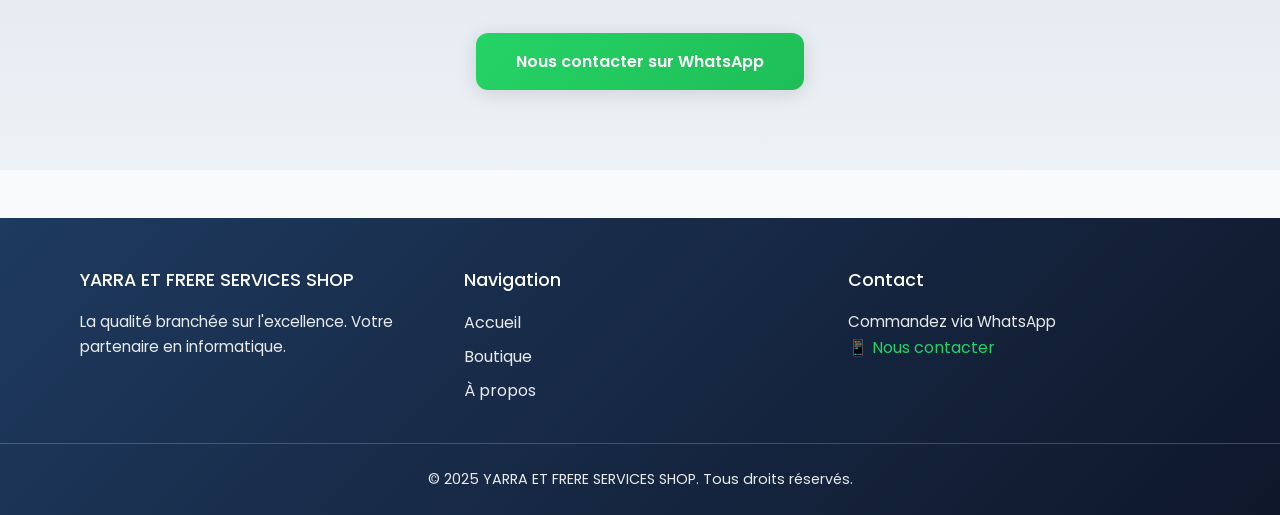
==== commit fedf10fe: "suppression du fichier main.py, modification des erreur de fautes de frappe.Ajout des fonctionnalité" ====
--- a/pages/about.html
+++ b/pages/about.html
@@ -4,14 +4,14 @@
     <meta charset="UTF-8">
     <meta http-equiv="X-UA-Compatible" content="IE=edge">
     <meta name="viewport" content="width=device-width, initial-scale=1.0">
-    <title>À propos | YALA SERVICES SHOP</title>
+    <title>À propos | YARRA ET FRERE  SERVICES SHOP</title>
     <link rel="stylesheet" href="../css/styles.css">
 </head>
 <body>
     <header class="header" id="header">
         <a href="../index.html" class="logo">
             <span class="logo__icon">🖥</span>
-            <span class="logo__text">YALA SHOP</span>
+            <span class="logo__text">YARRA ET FRERE  SHOP</span>
         </a>
 
         <nav class="nav">
@@ -38,7 +38,7 @@
         <!-- HERO À PROPOS -->
         <section class="about-hero">
             <h1>À propos de nous</h1>
-            <p>Découvrez YALA SERVICES SHOP, votre partenaire de confiance en informatique</p>
+            <p>Découvrez YARRA ET FRERE  SERVICES SHOP, votre partenaire de confiance en informatique</p>
         </section>
 
         <!-- NOTRE HISTOIRE -->
@@ -46,7 +46,7 @@
             <div class="about-content">
                 <h2>Notre Histoire</h2>
                 <p>
-                    YALA SERVICES SHOP est né de la passion pour la technologie et du désir de rendre l'informatique accessible à tous.
+                    YARRA ET FRERE  SERVICES SHOP est né de la passion pour la technologie et du désir de rendre l'informatique accessible à tous.
                     Spécialisés dans la vente d'ordinateurs de qualité (portables HP, Dell, PC All in One), nous avons à cœur de proposer
                     des produits adaptés à vos besoins professionnels et personnels.
                 </p>
@@ -99,7 +99,7 @@
     <footer class="footer">
         <div class="footer-content">
             <div class="footer-col">
-                <h4>YALA SERVICES SHOP</h4>
+                <h4>YARRA ET FRERE  SERVICES SHOP</h4>
                 <p>La qualité branchée sur l'excellence. Votre partenaire en informatique.</p>
             </div>
             <div class="footer-col">
@@ -115,7 +115,7 @@
             </div>
         </div>
         <div class="footer-bottom">
-            <p>© 2025 YALA SERVICES SHOP. Tous droits réservés.</p>
+            <p>© 2025 YARRA ET FRERE  SERVICES SHOP. Tous droits réservés.</p>
         </div>
     </footer>
     <script src="../js/nav.js"></script>
--- a/css/styles.css
+++ b/css/styles.css
@@ -1,4 +1,3 @@
-
 /* =========================================================
    VARIABLES & TYPOGRAPHIE RESPONSIVE
 ========================================================= */
@@ -107,7 +106,7 @@
 ul { list-style: none; }
 a { text-decoration: none; color: inherit; }
 img { max-width: 100%; height: auto; display: block; }
-nav a { display: inline-block; width: 100%; }
+.nav__link { display: inline-block; }
 
 button,
 input {
@@ -125,12 +124,12 @@
     top: 0;
     background: linear-gradient(135deg, var(--primary) 0%, var(--primary-dark) 100%);
     color: var(--body-color);
-    padding: 0 2rem;
+    padding: 0 clamp(1rem, 4vw, 2rem);
     display: flex;
     justify-content: space-between;
     align-items: center;
     z-index: 1000;
-    min-height: 72px;
+    min-height: 70px;
     box-shadow: var(--shadow-md);
     transition: var(--transition);
 }
@@ -155,6 +154,7 @@
     font-size: 1.35rem;
     color: white;
     transition: var(--transition);
+    min-width: 0; /* permet la troncature */
 }
 
 .logo:hover {
@@ -164,10 +164,14 @@
 .logo__icon {
     font-size: 1.6rem;
     filter: drop-shadow(0 2px 4px rgba(0,0,0,0.2));
+    flex-shrink: 0;
 }
 
 .logo__text {
     letter-spacing: 0.5px;
+    white-space: nowrap;
+    overflow: hidden;
+    text-overflow: ellipsis;
 }
 
 /* NAV */
@@ -321,8 +325,9 @@
 }
 
 main .hero .hero-content .slider .cont-slides p {
-    font-size: 2rem;
+    font-size: 1.25rem;
     font-weight: var(--font-medium);
+    margin-top: 0.5rem;
 }
 
 /* Style pour séparer les trois images de slides */
@@ -332,7 +337,7 @@
     justify-content: space-around;
     flex-wrap: wrap-reverse;
     gap: 2rem;
-    min-height: 450px;
+    min-height: 380px;
     padding: 2rem;
 }
 
@@ -343,39 +348,44 @@
     min-width: 280px;
 }
 
+.hero {
+    overflow: hidden;
+}
+
 main .hero .hero-content .slider {
     width: 100%;
-    min-height: 480px;
-    margin: 100px auto 0;
+    min-height: 420px;
+    margin: 2rem auto 0;
+    padding: 0 1rem;
     position: relative;
 }
 
 main .hero .hero-content .cont-slides {
     width: 100%;
-    min-height: 480px;
+    min-height: 420px;
     position: relative;
 }
 
 main .hero .hero-content .cont-slides .first__slide,
 main .hero .hero-content .cont-slides .second__slide,
-main .hero .hero-content .cont-slides .fird__slide {
+main .hero .hero-content .cont-slides .third__slide {
     position: absolute;
     top: 0;
     left: 0;
     right: 0;
     width: 100%;
+    z-index: 0;
 }
 
 main .hero .hero-content .content {
     position: relative;
+    width: 100%;
     opacity: 0;
-    transform: translateX(30px);
-    transition: opacity 0.5s cubic-bezier(0.4, 0, 0.2, 1),
-                transform 0.5s cubic-bezier(0.4, 0, 0.2, 1);
-    left: 0;
-    right: 0;
+    transform: translateX(20px);
+    transition: opacity 0.4s ease, transform 0.4s ease;
     pointer-events: none;
     visibility: hidden;
+    z-index: 0;
 }
 
 main .hero .hero-content .content.active {
@@ -383,32 +393,37 @@
     transform: translateX(0);
     pointer-events: auto;
     visibility: visible;
+    z-index: 1;
 }
 
 /* SLIDE BUTTONS */
 .commandes {
+    position: absolute;
     top: 0;
+    left: 0;
+    right: 0;
+    bottom: 0;
     width: 100%;
     height: 100%;
-    position: absolute;
     pointer-events: none;
 }
 
 .commandes button {
     pointer-events: auto;
     position: absolute;
-    width: 56px;
-    height: 56px;
+    width: 50px;
+    height: 50px;
     border-radius: 50%;
-    background: rgba(255, 255, 255, 0.9);
+    background: rgba(255, 255, 255, 0.95);
     color: var(--primary);
     display: flex;
     justify-content: center;
     align-items: center;
     cursor: pointer;
-    font-size: 1.2rem;
+    font-size: 1rem;
     box-shadow: var(--shadow-md);
     transition: var(--transition);
+    border: 1px solid rgba(30, 58, 95, 0.1);
 }
 
 .commandes button:hover {
@@ -437,7 +452,43 @@
     transform: translateY(-50%) scale(1.1);
 }
 
+/* Indicateurs slider */
+.slider-dots {
+    position: absolute;
+    bottom: 1.5rem;
+    left: 50%;
+    transform: translateX(-50%);
+    display: flex;
+    gap: 0.5rem;
+    z-index: 10;
+}
+
+.slider-dot {
+    width: 10px;
+    height: 10px;
+    border-radius: 50%;
+    background: rgba(30, 58, 95, 0.25);
+    border: none;
+    cursor: pointer;
+    padding: 0;
+    transition: var(--transition);
+}
+
+.slider-dot:hover {
+    background: rgba(30, 58, 95, 0.5);
+}
+
+.slider-dot.active {
+    background: var(--accent);
+    transform: scale(1.25);
+}
+
 /* CTA */
+.cta-link {
+    display: inline-block;
+    margin-top: 1.25rem;
+}
+
 .cta {
     width: 220px;
     height: 52px;
@@ -493,7 +544,9 @@
     line-height: 1.8;
 }
 
+/* Corrigé : .btn est maintenant un <a>, plus un <button> */
 .baniere .btn {
+    display: inline-block;
     padding: 16px 40px;
     border-radius: 12px;
     background: linear-gradient(135deg, var(--primary) 0%, var(--primary-dark) 100%);
@@ -502,10 +555,6 @@
     font-size: 1.1rem;
     transition: var(--transition);
     box-shadow: var(--shadow-md);
-}
-
-.baniere .btn a {
-    color: inherit;
 }
 
 .baniere .btn:hover {
@@ -710,6 +759,10 @@
     animation: fadeIn 0.6s ease-out;
 }
 
+.product__header {
+    margin-bottom: 2rem;
+}
+
 main .product h1 {
     font-size: 2rem;
     margin-bottom: 24px;
@@ -722,7 +775,7 @@
 
 main .product .search__input {
     max-width: 500px;
-    margin-bottom: 40px;
+    margin-bottom: 1.25rem;
 }
 
 main .product .search__input input {
@@ -739,6 +792,73 @@
 main .product .search__input input:focus {
     border-color: var(--primary);
     box-shadow: 0 0 0 4px rgba(30, 58, 95, 0.15);
+}
+
+/* ── Barre de filtres ──────────────────────────────────── */
+.filter-bar {
+    display: flex;
+    flex-wrap: wrap;
+    gap: 0.5rem;
+    margin-bottom: 1rem;
+}
+
+.filter-btn {
+    padding: 8px 20px;
+    border-radius: 999px;
+    border: 2px solid #e2e8f0;
+    background: white;
+    color: var(--text-color);
+    font-family: var(--body-font);
+    font-size: 0.9rem;
+    font-weight: 500;
+    cursor: pointer;
+    transition: var(--transition);
+}
+
+.filter-btn:hover {
+    border-color: var(--primary);
+    color: var(--primary);
+    background: rgba(30, 58, 95, 0.05);
+}
+
+.filter-btn.active {
+    background: linear-gradient(135deg, var(--primary) 0%, var(--primary-dark) 100%);
+    border-color: transparent;
+    color: white;
+    box-shadow: var(--shadow-sm);
+}
+
+/* Compteur de résultats */
+.results-count {
+    font-size: 0.9rem;
+    color: var(--text-color);
+    margin-top: 0.25rem;
+    min-height: 1.2rem;
+}
+
+/* Message aucun résultat */
+.no-results {
+    text-align: center;
+    padding: 60px 20px;
+    color: var(--text-color);
+}
+
+.no-results span {
+    font-size: 3rem;
+    display: block;
+    margin-bottom: 1rem;
+}
+
+.no-results p {
+    font-size: 1.25rem;
+    font-weight: 600;
+    color: var(--title-color);
+    margin-bottom: 0.5rem;
+}
+
+.no-results small {
+    font-size: 0.95rem;
+    color: var(--text-color);
 }
 
 .product-container {
@@ -1262,7 +1382,7 @@
     }
 
     .logo__text {
-        font-size: 1.2rem;
+        font-size: 1rem;
     }
 
     .nav__menu {
@@ -1271,30 +1391,72 @@
         border-radius: 0;
     }
 
+    /* ---- HERO TABLET ---- */
     .content__1, .content__2, .content__3 {
-        min-height: 350px;
-        padding: 20px;
+        flex-direction: column-reverse;
+        align-items: center;
+        justify-content: center;
+        min-height: auto;
+        padding: 1.25rem 1rem 3rem;
+        gap: 1rem;
+    }
+
+    .content__1 .info,
+    .content__2 .info,
+    .content__3 .info {
+        min-width: unset;
+        width: 100%;
+        text-align: center;
+    }
+
+    main .hero .hero-content img {
+        width: 100%;
+        max-width: 280px;
+        height: 180px;
+        margin: 0 auto;
+    }
+
+    main .hero .hero-content .slider {
+        min-height: auto;
+        margin: 1rem auto 0;
+        padding: 0 0.5rem;
+    }
+
+    main .hero .hero-content .cont-slides {
+        min-height: 380px;
     }
 
     main .hero .hero-content .slider .cont-slides h2 {
-        font-size: 1.75rem;
+        font-size: 1.5rem;
+    }
+
+    main .hero .hero-content .slider .cont-slides span {
+        font-size: 1.4rem;
+        padding: 3px 12px;
     }
 
     main .hero .hero-content .slider .cont-slides p {
-        font-size: 1.25rem;
+        font-size: 0.95rem;
+        margin-top: 0.4rem;
+    }
+
+    .cta {
+        width: 190px;
+        height: 46px;
+        font-size: 0.9rem;
     }
 
     .commandes button {
-        width: 48px;
-        height: 48px;
-    }
-
-    .commandes button:nth-child(1) {
-        left: 10px;
-    }
-
-    .commandes button:nth-child(2) {
-        right: 10px;
+        width: 38px;
+        height: 38px;
+        font-size: 0.8rem;
+    }
+
+    .commandes button:nth-child(1) { left: 6px; }
+    .commandes button:nth-child(2) { right: 6px; }
+
+    .slider-dots {
+        bottom: 0.75rem;
     }
 
     .baniere {
@@ -1302,15 +1464,24 @@
     }
 
     .baniere .title {
-        font-size: 1.75rem;
+        font-size: 1.5rem;
     }
 
     .baniere .para1 {
-        font-size: 1.1rem;
+        font-size: 1rem;
     }
 
     main .product {
         padding: 40px 20px;
+    }
+
+    .filter-bar {
+        gap: 0.4rem;
+    }
+
+    .filter-btn {
+        padding: 7px 14px;
+        font-size: 0.82rem;
     }
 
     .product-container {
@@ -1339,3 +1510,89 @@
         text-align: center;
     }
 }
+
+/* ---- HERO TRÈS PETITS ÉCRANS (< 480px) ---- */
+@media screen and (max-width: 480px) {
+    .logo__text {
+        font-size: 0.85rem;
+        max-width: 160px;
+    }
+
+    main .hero .hero-content .cont-slides {
+        min-height: 340px;
+    }
+
+    main .hero .hero-content img {
+        max-width: 220px;
+        height: 150px;
+    }
+
+    main .hero .hero-content .slider .cont-slides h2 {
+        font-size: 1.25rem;
+    }
+
+    main .hero .hero-content .slider .cont-slides span {
+        font-size: 1.1rem;
+        padding: 2px 10px;
+    }
+
+    main .hero .hero-content .slider .cont-slides p {
+        font-size: 0.85rem;
+    }
+
+    .cta {
+        width: 100%;
+        max-width: 200px;
+        height: 44px;
+        font-size: 0.875rem;
+    }
+
+    .commandes button {
+        width: 34px;
+        height: 34px;
+        font-size: 0.7rem;
+    }
+
+    .content__1, .content__2, .content__3 {
+        padding: 1rem 0.75rem 3rem;
+        gap: 0.75rem;
+    }
+
+    .baniere {
+        padding: 40px 16px;
+    }
+
+    .baniere .title {
+        font-size: 1.2rem;
+        letter-spacing: 0.5px;
+    }
+
+    .baniere .para1 {
+        font-size: 0.9rem;
+    }
+
+    .baniere .para2 {
+        font-size: 0.875rem;
+    }
+
+    .baniere .btn {
+        padding: 13px 28px;
+        font-size: 0.95rem;
+    }
+
+    .section-title {
+        font-size: 1.5rem;
+    }
+
+    .section-subtitle {
+        font-size: 0.95rem;
+    }
+
+    .featured, .advantages {
+        padding: 40px 16px;
+    }
+
+    .footer-content {
+        padding: 1.5rem 16px;
+    }
+}
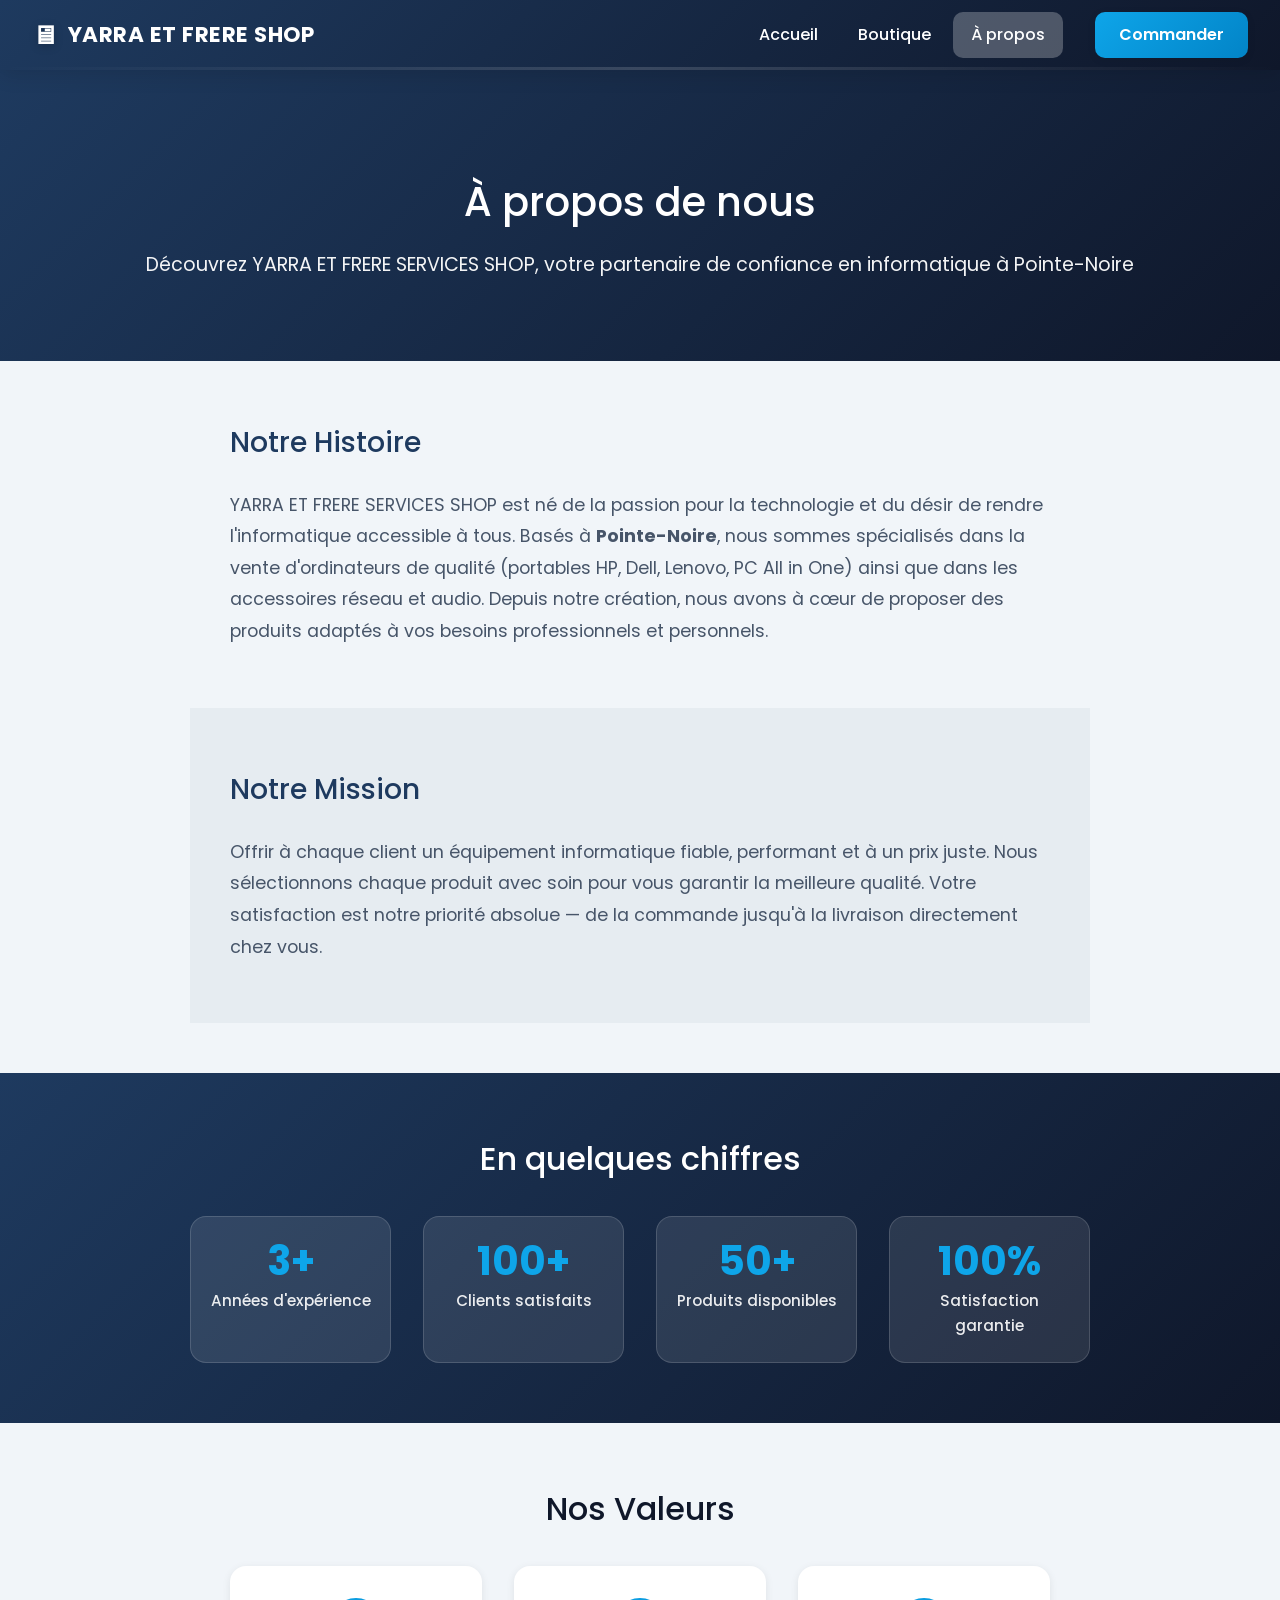
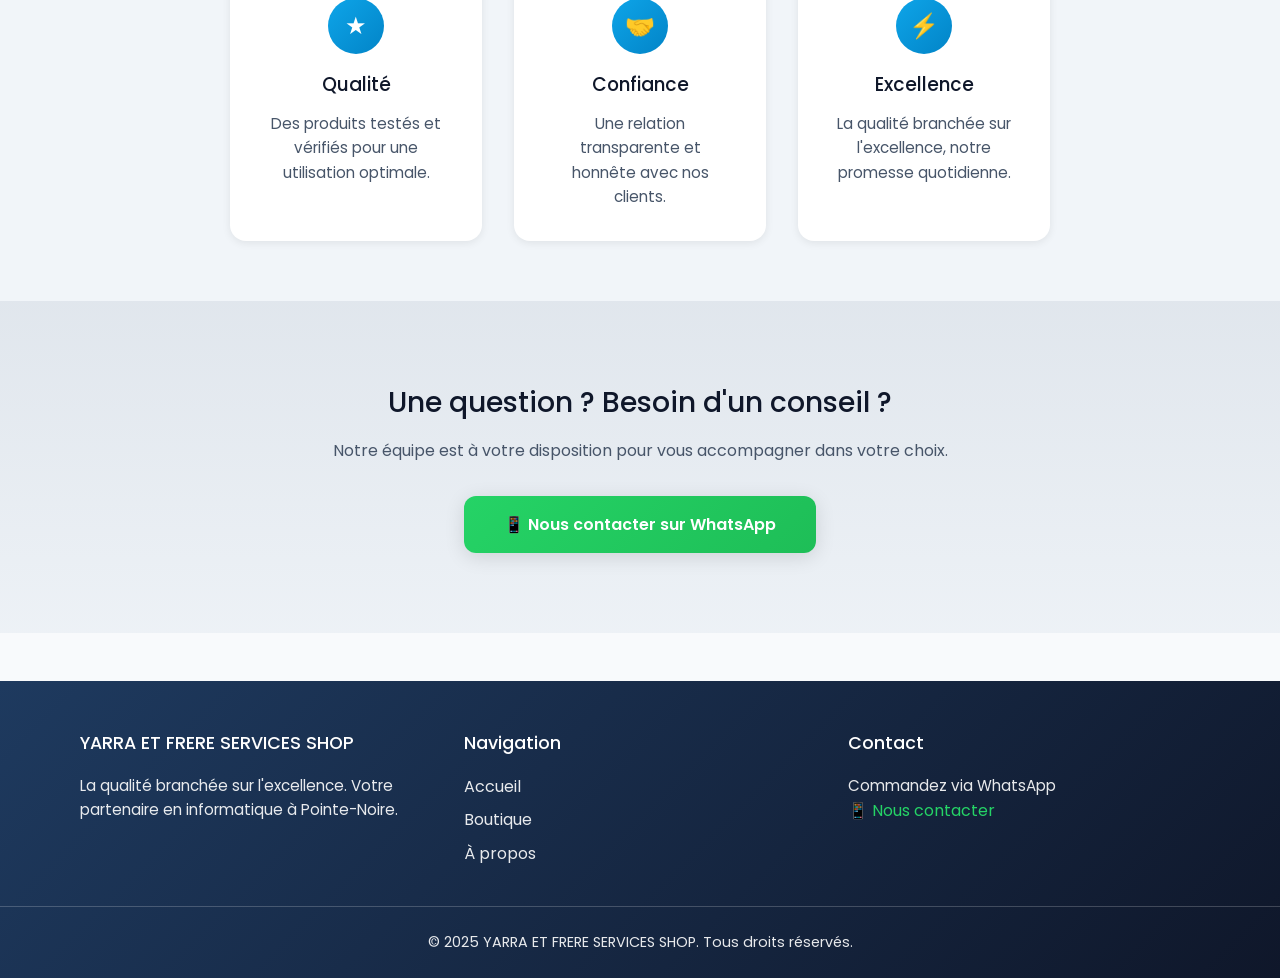
==== commit 0366b569: "ameliorationde la page about" ====
--- a/pages/about.html
+++ b/pages/about.html
@@ -4,14 +4,14 @@
     <meta charset="UTF-8">
     <meta http-equiv="X-UA-Compatible" content="IE=edge">
     <meta name="viewport" content="width=device-width, initial-scale=1.0">
-    <title>À propos | YARRA ET FRERE  SERVICES SHOP</title>
+    <title>À propos | YARRA ET FRERE SERVICES SHOP</title>
     <link rel="stylesheet" href="../css/styles.css">
 </head>
 <body>
     <header class="header" id="header">
         <a href="../index.html" class="logo">
             <span class="logo__icon">🖥</span>
-            <span class="logo__text">YARRA ET FRERE  SHOP</span>
+            <span class="logo__text">YARRA ET FRERE SHOP</span>
         </a>
 
         <nav class="nav">
@@ -38,7 +38,7 @@
         <!-- HERO À PROPOS -->
         <section class="about-hero">
             <h1>À propos de nous</h1>
-            <p>Découvrez YARRA ET FRERE  SERVICES SHOP, votre partenaire de confiance en informatique</p>
+            <p>Découvrez YARRA ET FRERE SERVICES SHOP, votre partenaire de confiance en informatique à Pointe-Noire</p>
         </section>
 
         <!-- NOTRE HISTOIRE -->
@@ -46,8 +46,9 @@
             <div class="about-content">
                 <h2>Notre Histoire</h2>
                 <p>
-                    YARRA ET FRERE  SERVICES SHOP est né de la passion pour la technologie et du désir de rendre l'informatique accessible à tous.
-                    Spécialisés dans la vente d'ordinateurs de qualité (portables HP, Dell, PC All in One), nous avons à cœur de proposer
+                    YARRA ET FRERE SERVICES SHOP est né de la passion pour la technologie et du désir de rendre l'informatique accessible à tous.
+                    Basés à <strong>Pointe-Noire</strong>, nous sommes spécialisés dans la vente d'ordinateurs de qualité (portables HP, Dell, Lenovo, PC All in One)
+                    ainsi que dans les accessoires réseau et audio. Depuis notre création, nous avons à cœur de proposer
                     des produits adaptés à vos besoins professionnels et personnels.
                 </p>
             </div>
@@ -60,8 +61,31 @@
                 <p>
                     Offrir à chaque client un équipement informatique fiable, performant et à un prix juste.
                     Nous sélectionnons chaque produit avec soin pour vous garantir la meilleure qualité.
-                    Votre satisfaction est notre priorité.
+                    Votre satisfaction est notre priorité absolue — de la commande jusqu'à la livraison directement chez vous.
                 </p>
+            </div>
+        </section>
+
+        <!-- CHIFFRES CLÉS -->
+        <section class="about-section about-stats">
+            <h2 class="section-title">En quelques chiffres</h2>
+            <div class="stats-grid">
+                <div class="stat-card">
+                    <div class="stat-number">3+</div>
+                    <div class="stat-label">Années d'expérience</div>
+                </div>
+                <div class="stat-card">
+                    <div class="stat-number">100+</div>
+                    <div class="stat-label">Clients satisfaits</div>
+                </div>
+                <div class="stat-card">
+                    <div class="stat-number">50+</div>
+                    <div class="stat-label">Produits disponibles</div>
+                </div>
+                <div class="stat-card">
+                    <div class="stat-number">100%</div>
+                    <div class="stat-label">Satisfaction garantie</div>
+                </div>
             </div>
         </section>
 
@@ -91,7 +115,9 @@
         <section class="about-cta">
             <h2>Une question ? Besoin d'un conseil ?</h2>
             <p>Notre équipe est à votre disposition pour vous accompagner dans votre choix.</p>
-            <a href="https://wa.me/2250000000000" target="_blank" rel="noopener" class="btn-about">Nous contacter sur WhatsApp</a>
+            <a href="https://wa.me/2250000000000" target="_blank" rel="noopener" class="btn-about">
+                📱 Nous contacter sur WhatsApp
+            </a>
         </section>
     </main>
 
@@ -99,8 +125,8 @@
     <footer class="footer">
         <div class="footer-content">
             <div class="footer-col">
-                <h4>YARRA ET FRERE  SERVICES SHOP</h4>
-                <p>La qualité branchée sur l'excellence. Votre partenaire en informatique.</p>
+                <h4>YARRA ET FRERE SERVICES SHOP</h4>
+                <p>La qualité branchée sur l'excellence. Votre partenaire en informatique à Pointe-Noire.</p>
             </div>
             <div class="footer-col">
                 <h4>Navigation</h4>
@@ -115,9 +141,10 @@
             </div>
         </div>
         <div class="footer-bottom">
-            <p>© 2025 YARRA ET FRERE  SERVICES SHOP. Tous droits réservés.</p>
+            <p>© 2025 YARRA ET FRERE SERVICES SHOP. Tous droits réservés.</p>
         </div>
     </footer>
+
     <script src="../js/nav.js"></script>
 </body>
-</html>
+</html>
--- a/css/styles.css
+++ b/css/styles.css
@@ -1232,6 +1232,55 @@
     padding: 80px 40px;
     text-align: center;
     background: linear-gradient(180deg, rgba(30, 58, 95, 0.08) 0%, rgba(30, 58, 95, 0.02) 100%);
+}
+
+/* Chiffres clés */
+.about-stats {
+    background: linear-gradient(135deg, var(--primary) 0%, var(--primary-dark) 100%);
+    padding: 60px 40px !important;
+    max-width: 100% !important;
+    margin-top: 50px;
+}
+
+.about-stats .section-title {
+    color: white;
+    margin-bottom: 2rem;
+}
+
+.stats-grid {
+    display: grid;
+    grid-template-columns: repeat(auto-fit, minmax(160px, 1fr));
+    gap: 2rem;
+    max-width: 900px;
+    margin: 0 auto;
+}
+
+.stat-card {
+    text-align: center;
+    padding: 1.5rem 1rem;
+    background: rgba(255, 255, 255, 0.1);
+    border-radius: 16px;
+    border: 1px solid rgba(255, 255, 255, 0.15);
+    transition: var(--transition);
+}
+
+.stat-card:hover {
+    background: rgba(255, 255, 255, 0.18);
+    transform: translateY(-4px);
+}
+
+.stat-number {
+    font-size: 2.5rem;
+    font-weight: var(--font-bold);
+    color: var(--accent);
+    line-height: 1;
+    margin-bottom: 0.5rem;
+}
+
+.stat-label {
+    font-size: 0.95rem;
+    color: rgba(255, 255, 255, 0.9);
+    font-weight: var(--font-medium);
 }
 
 .about-cta h2 {
@@ -1504,6 +1553,19 @@
         padding: 40px 24px;
     }
 
+    .about-stats {
+        padding: 40px 24px !important;
+    }
+
+    .stats-grid {
+        grid-template-columns: repeat(2, 1fr);
+        gap: 1rem;
+    }
+
+    .stat-number {
+        font-size: 2rem;
+    }
+
     .footer-content {
         padding: 2rem 24px;
         grid-template-columns: 1fr;
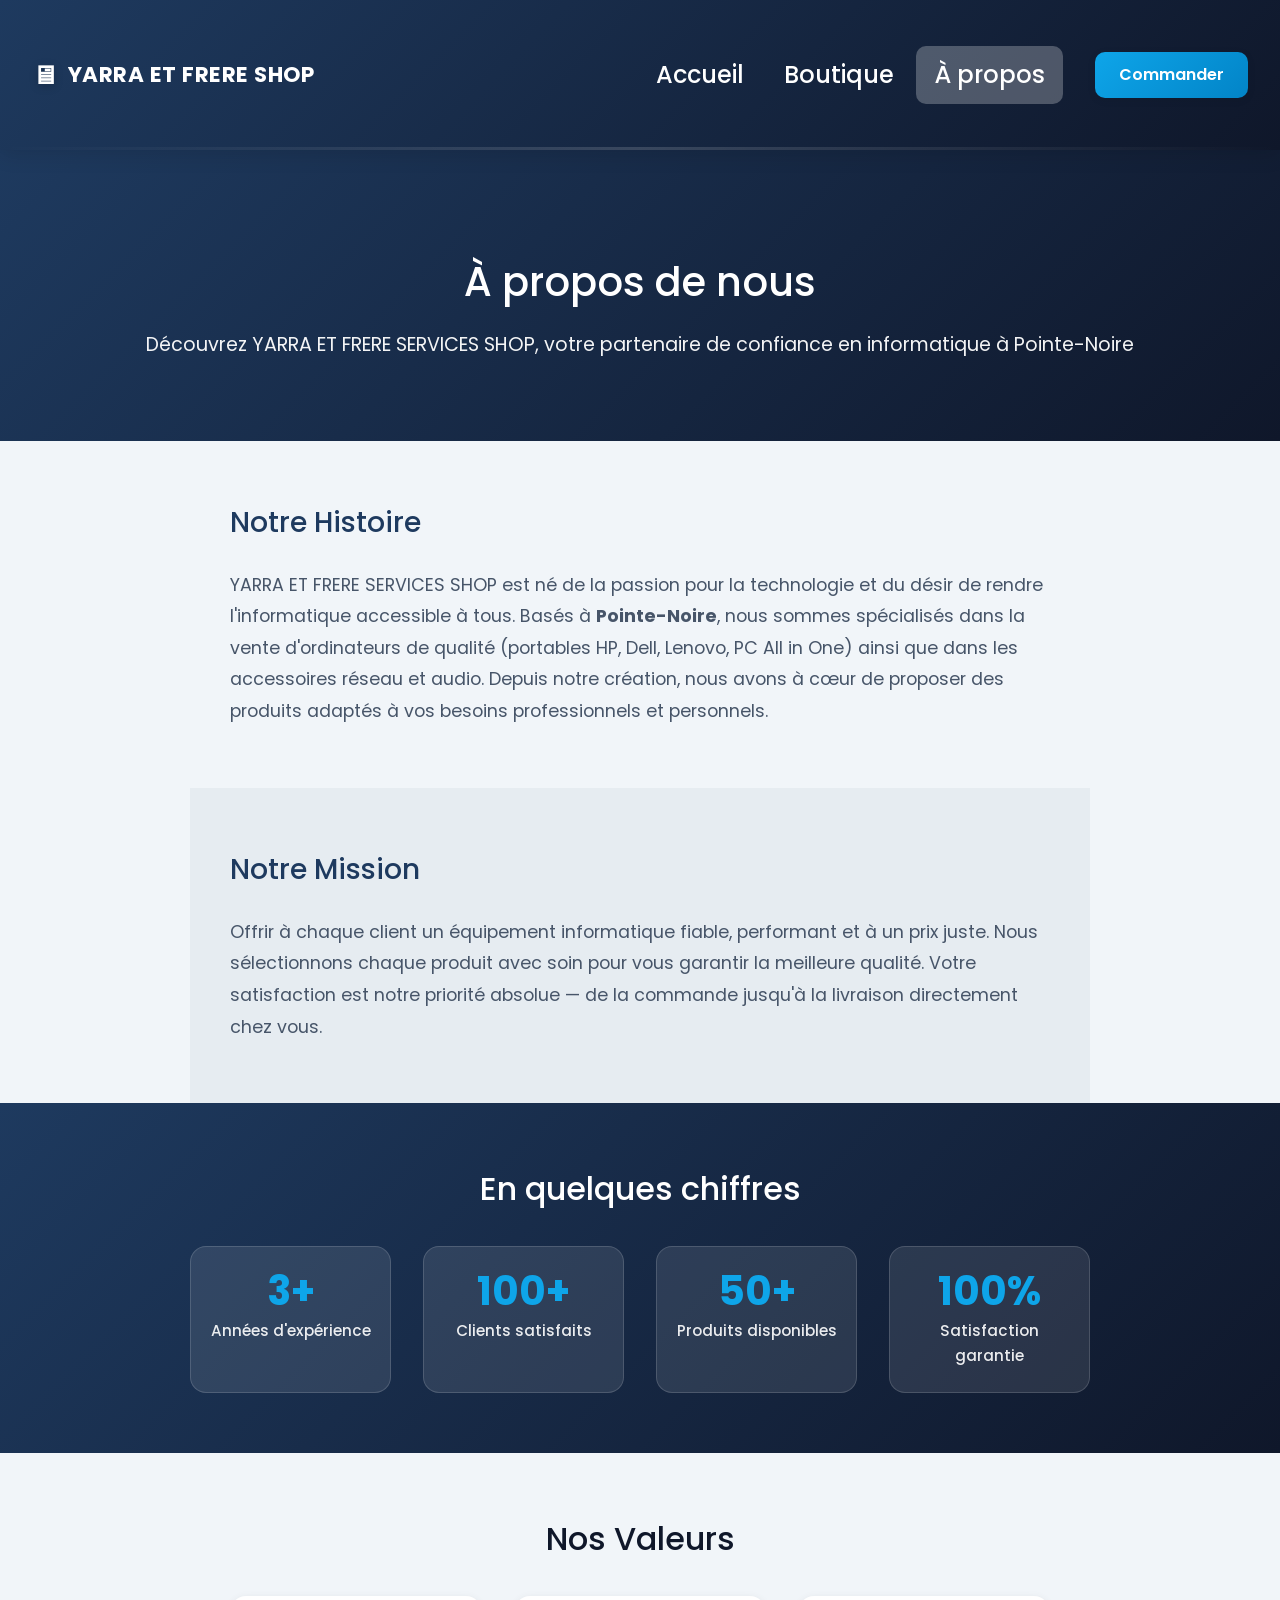
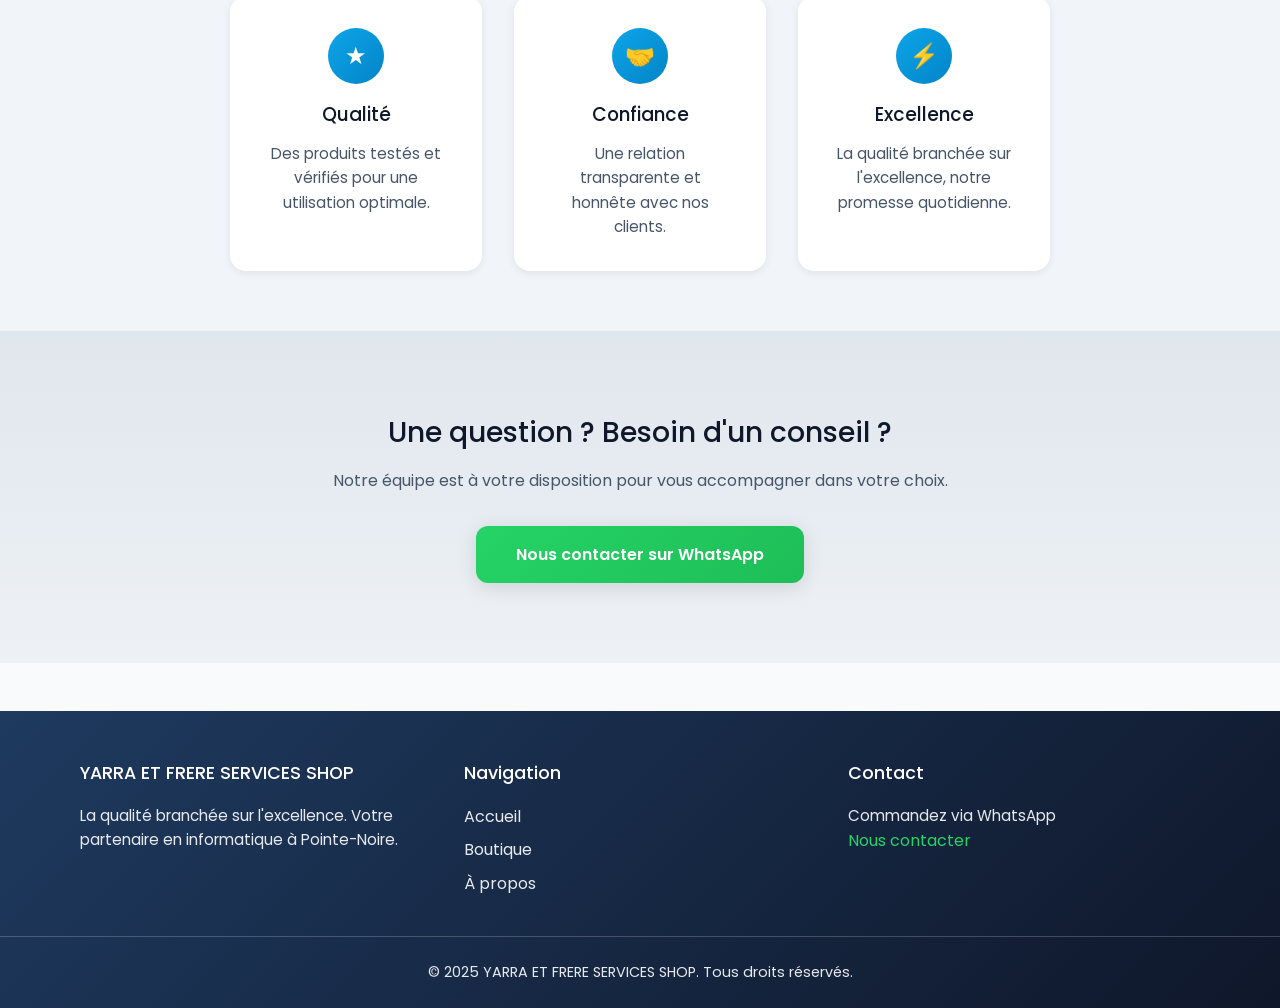
==== commit 8ee3042b: "Ajout de la page des facturations pour la boutique" ====
--- a/pages/about.html
+++ b/pages/about.html
@@ -115,8 +115,8 @@
         <section class="about-cta">
             <h2>Une question ? Besoin d'un conseil ?</h2>
             <p>Notre équipe est à votre disposition pour vous accompagner dans votre choix.</p>
-            <a href="https://wa.me/2250000000000" target="_blank" rel="noopener" class="btn-about">
-                📱 Nous contacter sur WhatsApp
+            <a href="https://wa.me/242053797474" target="_blank" rel="noopener" class="btn-about">
+                 Nous contacter sur WhatsApp
             </a>
         </section>
     </main>
@@ -137,7 +137,7 @@
             <div class="footer-col">
                 <h4>Contact</h4>
                 <p>Commandez via WhatsApp</p>
-                <a href="https://wa.me/2250000000000" target="_blank" rel="noopener" class="footer-whatsapp">📱 Nous contacter</a>
+                <a href="https://wa.me/2250000000000" target="_blank" rel="noopener" class="footer-whatsapp"> Nous contacter</a>
             </div>
         </div>
         <div class="footer-bottom">
--- a/css/styles.css
+++ b/css/styles.css
@@ -129,7 +129,7 @@
     justify-content: space-between;
     align-items: center;
     z-index: 1000;
-    min-height: 70px;
+    min-height: 150px;
     box-shadow: var(--shadow-md);
     transition: var(--transition);
 }
@@ -196,7 +196,7 @@
 .nav__link {
     padding: 10px 18px;
     font-weight: 500;
-    font-size: 1rem;
+    font-size: 1.5rem;
     border-radius: 10px;
     transition: var(--transition);
 }
@@ -291,7 +291,7 @@
 
 main .hero .hero-content img {
     width: 500px;
-    height: 300px;
+    height: 400px;
     object-fit: contain;
     transition: var(--transition-slow);
     animation: fadeInUp 0.8s ease-out;
@@ -313,7 +313,7 @@
     border-radius: 8px;
     background: linear-gradient(135deg, var(--primary) 0%, var(--primary-dark) 100%);
     color: white;
-    font-size: 2rem;
+    font-size: 3rem;
     margin-right: 8px;
     box-shadow: var(--shadow-sm);
     transition: var(--transition);
@@ -325,7 +325,7 @@
 }
 
 main .hero .hero-content .slider .cont-slides p {
-    font-size: 1.25rem;
+    font-size: 2rem;
     font-weight: var(--font-medium);
     margin-top: 0.5rem;
 }
@@ -344,7 +344,7 @@
 .content__1 .info,
 .content__2 .info,
 .content__3 .info {
-    flex: 1;
+    /* flex: 1; */
     min-width: 280px;
 }
 
@@ -490,15 +490,14 @@
 }
 
 .cta {
-    width: 220px;
-    height: 52px;
     border-radius: 12px;
     background: linear-gradient(135deg, var(--accent) 0%, var(--accent-dark) 100%);
     color: white;
-    font-size: 1rem;
+    font-size: 1.50rem;
     font-weight: 600;
     transition: var(--transition);
     box-shadow: var(--shadow-sm);
+    padding: 10px 20px;
 }
 
 .cta:hover {
@@ -1239,7 +1238,6 @@
     background: linear-gradient(135deg, var(--primary) 0%, var(--primary-dark) 100%);
     padding: 60px 40px !important;
     max-width: 100% !important;
-    margin-top: 50px;
 }
 
 .about-stats .section-title {
@@ -1446,7 +1444,7 @@
         align-items: center;
         justify-content: center;
         min-height: auto;
-        padding: 1.25rem 1rem 3rem;
+        padding: 1.25rem 1rem 3.5rem;
         gap: 1rem;
     }
 
@@ -1466,13 +1464,13 @@
     }
 
     main .hero .hero-content .slider {
-        min-height: auto;
+        min-height: 480px;
         margin: 1rem auto 0;
         padding: 0 0.5rem;
     }
 
     main .hero .hero-content .cont-slides {
-        min-height: 380px;
+        min-height: 480px;
     }
 
     main .hero .hero-content .slider .cont-slides h2 {
@@ -1581,12 +1579,13 @@
     }
 
     main .hero .hero-content .cont-slides {
-        min-height: 340px;
+        min-height: 420px;
     }
 
     main .hero .hero-content img {
         max-width: 220px;
         height: 150px;
+        margin: 0 auto;
     }
 
     main .hero .hero-content .slider .cont-slides h2 {
